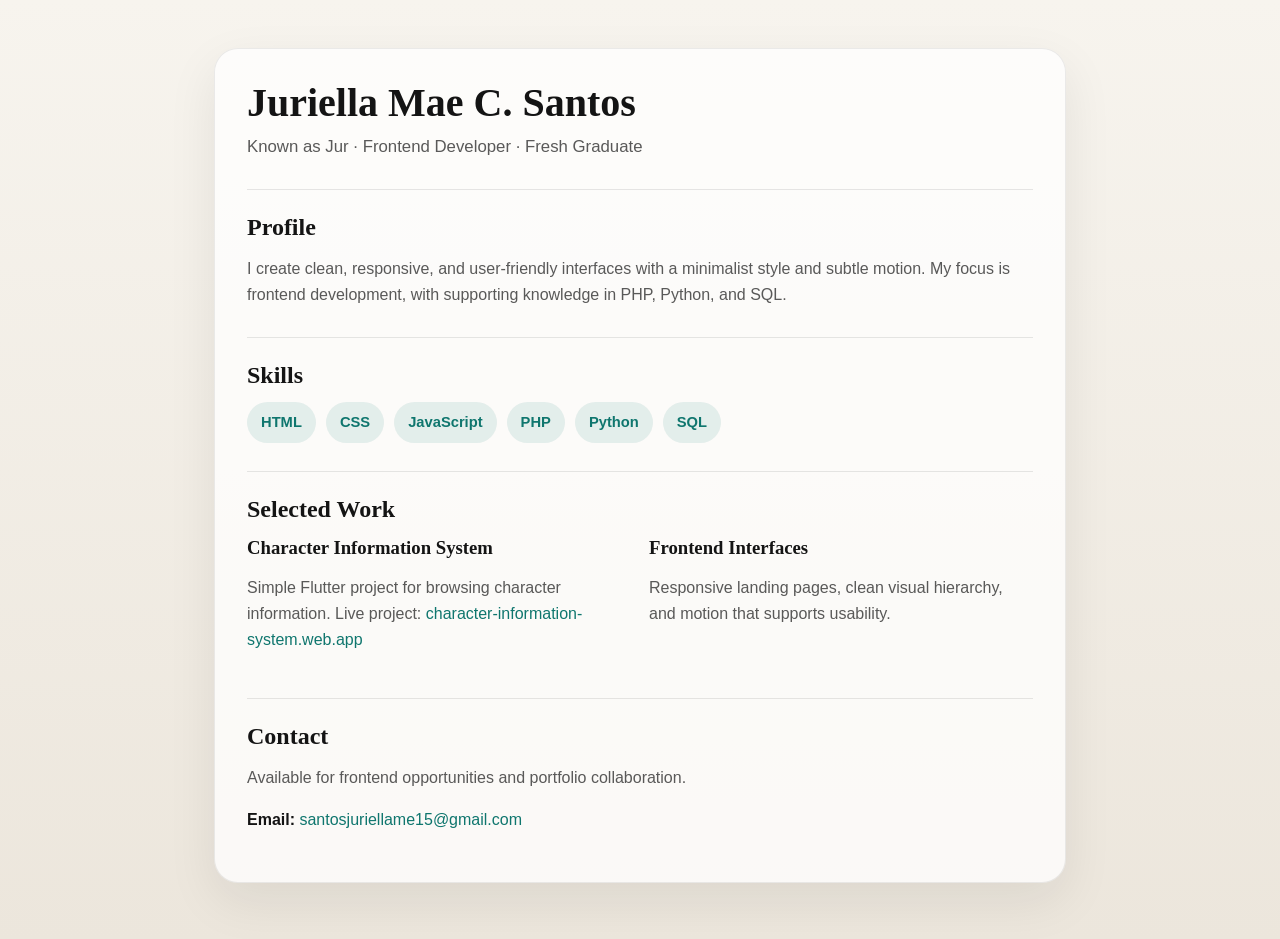
==== resume.html @ 1360209a "Add files via upload" ====
<!doctype html>
<html lang="en">
<head>
  <meta charset="UTF-8" />
  <meta name="viewport" content="width=device-width, initial-scale=1.0" />
  <title>Juriella Mae C. Santos - Resume</title>
  <style>
    :root {
      --bg: #f4f1ea;
      --text: #141414;
      --muted: rgba(20, 20, 20, 0.7);
      --accent: #0f766e;
    }

    * { box-sizing: border-box; }
    body {
      margin: 0;
      font-family: Arial, Helvetica, sans-serif;
      color: var(--text);
      background: linear-gradient(180deg, #f7f4ee, #ece6dc);
      line-height: 1.65;
    }
    .page {
      max-width: 900px;
      margin: 0 auto;
      padding: 48px 24px 56px;
    }
    .card {
      background: rgba(255,255,255,0.75);
      border: 1px solid rgba(20,20,20,0.08);
      border-radius: 24px;
      padding: 32px;
      box-shadow: 0 18px 50px rgba(20,20,20,0.08);
    }
    h1, h2, h3 {
      font-family: Georgia, 'Times New Roman', serif;
      line-height: 1.1;
      margin: 0;
    }
    h1 { font-size: 2.5rem; }
    .subtitle {
      margin: 8px 0 0;
      color: var(--muted);
      font-size: 1.05rem;
    }
    .section {
      margin-top: 28px;
      padding-top: 24px;
      border-top: 1px solid rgba(20,20,20,0.1);
    }
    .grid {
      display: grid;
      grid-template-columns: repeat(2, minmax(0, 1fr));
      gap: 18px;
      margin-top: 16px;
    }
    .pill-list {
      display: flex;
      flex-wrap: wrap;
      gap: 10px;
      margin-top: 14px;
    }
    .pill {
      display: inline-block;
      padding: 8px 14px;
      border-radius: 999px;
      background: rgba(15,118,110,0.1);
      color: var(--accent);
      font-weight: 700;
      font-size: 0.92rem;
    }
    .muted { color: var(--muted); }
    ul {
      margin: 12px 0 0;
      padding-left: 18px;
    }
    a {
      color: var(--accent);
      text-decoration: none;
    }
    @media print {
      body { background: #fff; }
      .page { padding: 0; max-width: none; }
      .card { box-shadow: none; border: none; border-radius: 0; }
    }
    @media (max-width: 720px) {
      .grid { grid-template-columns: 1fr; }
      h1 { font-size: 2rem; }
    }
  </style>
</head>
<body>
  <div class="page">
    <div class="card">
      <h1>Juriella Mae C. Santos</h1>
      <p class="subtitle">Known as Jur · Frontend Developer · Fresh Graduate</p>

      <div class="section">
        <h2>Profile</h2>
        <p class="muted">I create clean, responsive, and user-friendly interfaces with a minimalist style and subtle motion. My focus is frontend development, with supporting knowledge in PHP, Python, and SQL.</p>
      </div>

      <div class="section">
        <h2>Skills</h2>
        <div class="pill-list">
          <span class="pill">HTML</span>
          <span class="pill">CSS</span>
          <span class="pill">JavaScript</span>
          <span class="pill">PHP</span>
          <span class="pill">Python</span>
          <span class="pill">SQL</span>
        </div>
      </div>

      <div class="section">
        <h2>Selected Work</h2>
        <div class="grid">
          <div>
            <h3>Character Information System</h3>
            <p class="muted">Simple Flutter project for browsing character information. Live project: <a href="https://character-information-system.web.app" target="_blank" rel="noreferrer noopener">character-information-system.web.app</a></p>
          </div>
          <div>
            <h3>Frontend Interfaces</h3>
            <p class="muted">Responsive landing pages, clean visual hierarchy, and motion that supports usability.</p>
          </div>
        </div>
      </div>

      <div class="section">
        <h2>Contact</h2>
        <p class="muted">Available for frontend opportunities and portfolio collaboration.</p>
        <p><strong>Email:</strong> <a href="mailto:santosjuriellame15@gmail.com">santosjuriellame15@gmail.com</a></p>
      </div>
    </div>
  </div>
</body>
</html>
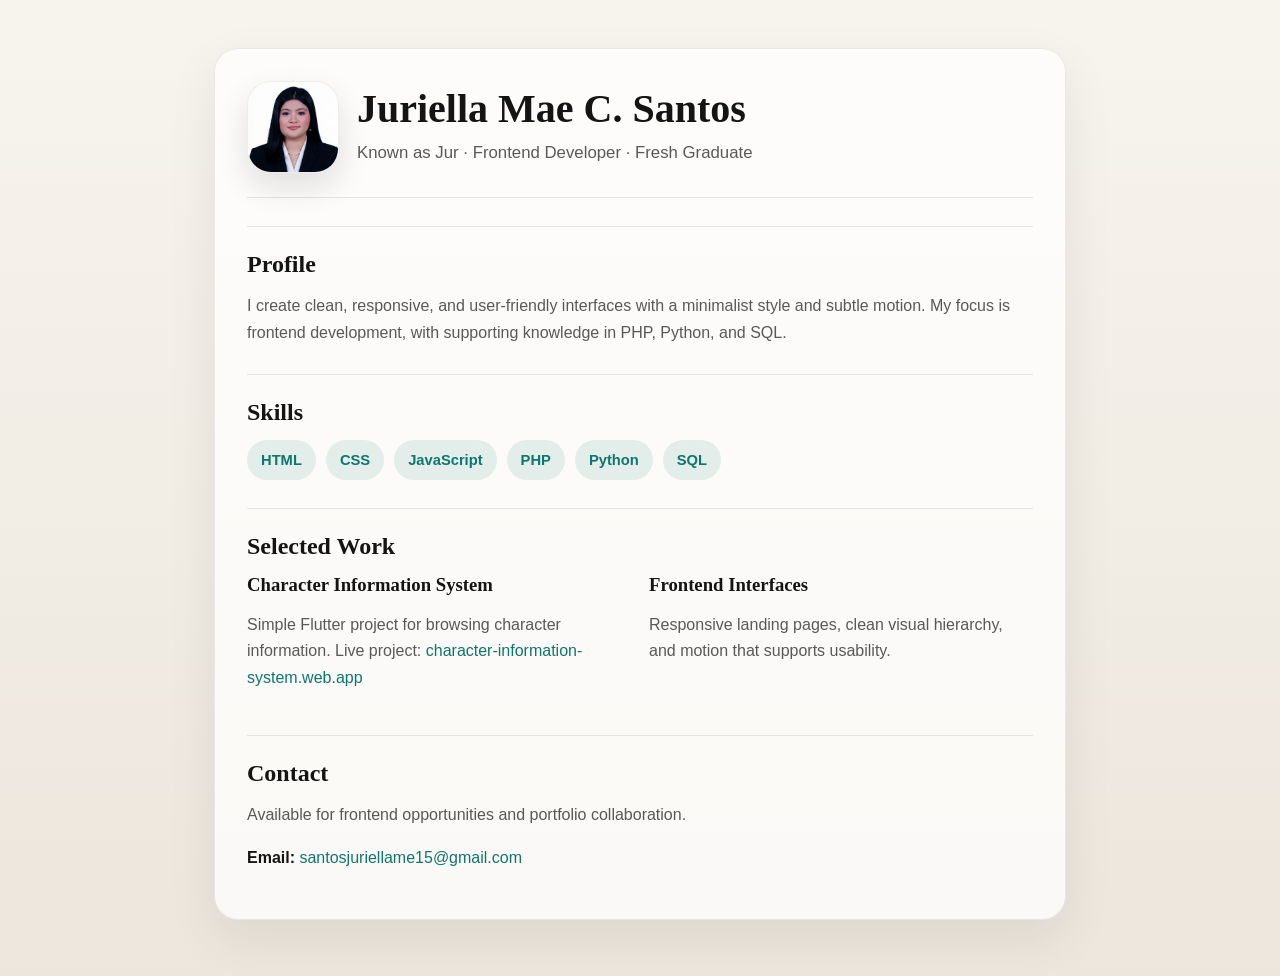
==== commit 7e276370: "Refactor code structure for improved readability and maintainability" ====
--- a/resume.html
+++ b/resume.html
@@ -31,6 +31,28 @@
       border-radius: 24px;
       padding: 32px;
       box-shadow: 0 18px 50px rgba(20,20,20,0.08);
+    }
+    .profile-head {
+      display: flex;
+      align-items: center;
+      gap: 18px;
+      padding-bottom: 24px;
+      margin-bottom: 24px;
+      border-bottom: 1px solid rgba(20,20,20,0.1);
+    }
+    .profile-photo {
+      width: 92px;
+      height: 92px;
+      border-radius: 24px;
+      object-fit: cover;
+      object-position: center top;
+      border: 1px solid rgba(20,20,20,0.08);
+      box-shadow: 0 14px 32px rgba(20,20,20,0.12);
+      background: rgba(255,255,255,0.8);
+      flex: 0 0 auto;
+    }
+    .profile-copy {
+      min-width: 0;
     }
     h1, h2, h3 {
       font-family: Georgia, 'Times New Roman', serif;
@@ -92,8 +114,13 @@
 <body>
   <div class="page">
     <div class="card">
-      <h1>Juriella Mae C. Santos</h1>
-      <p class="subtitle">Known as Jur · Frontend Developer · Fresh Graduate</p>
+      <div class="profile-head">
+        <img class="profile-photo" src="Assets/Profile%20Pic.png" alt="Portrait of Juriella Mae C. Santos" />
+        <div class="profile-copy">
+          <h1>Juriella Mae C. Santos</h1>
+          <p class="subtitle">Known as Jur · Frontend Developer · Fresh Graduate</p>
+        </div>
+      </div>
 
       <div class="section">
         <h2>Profile</h2>
